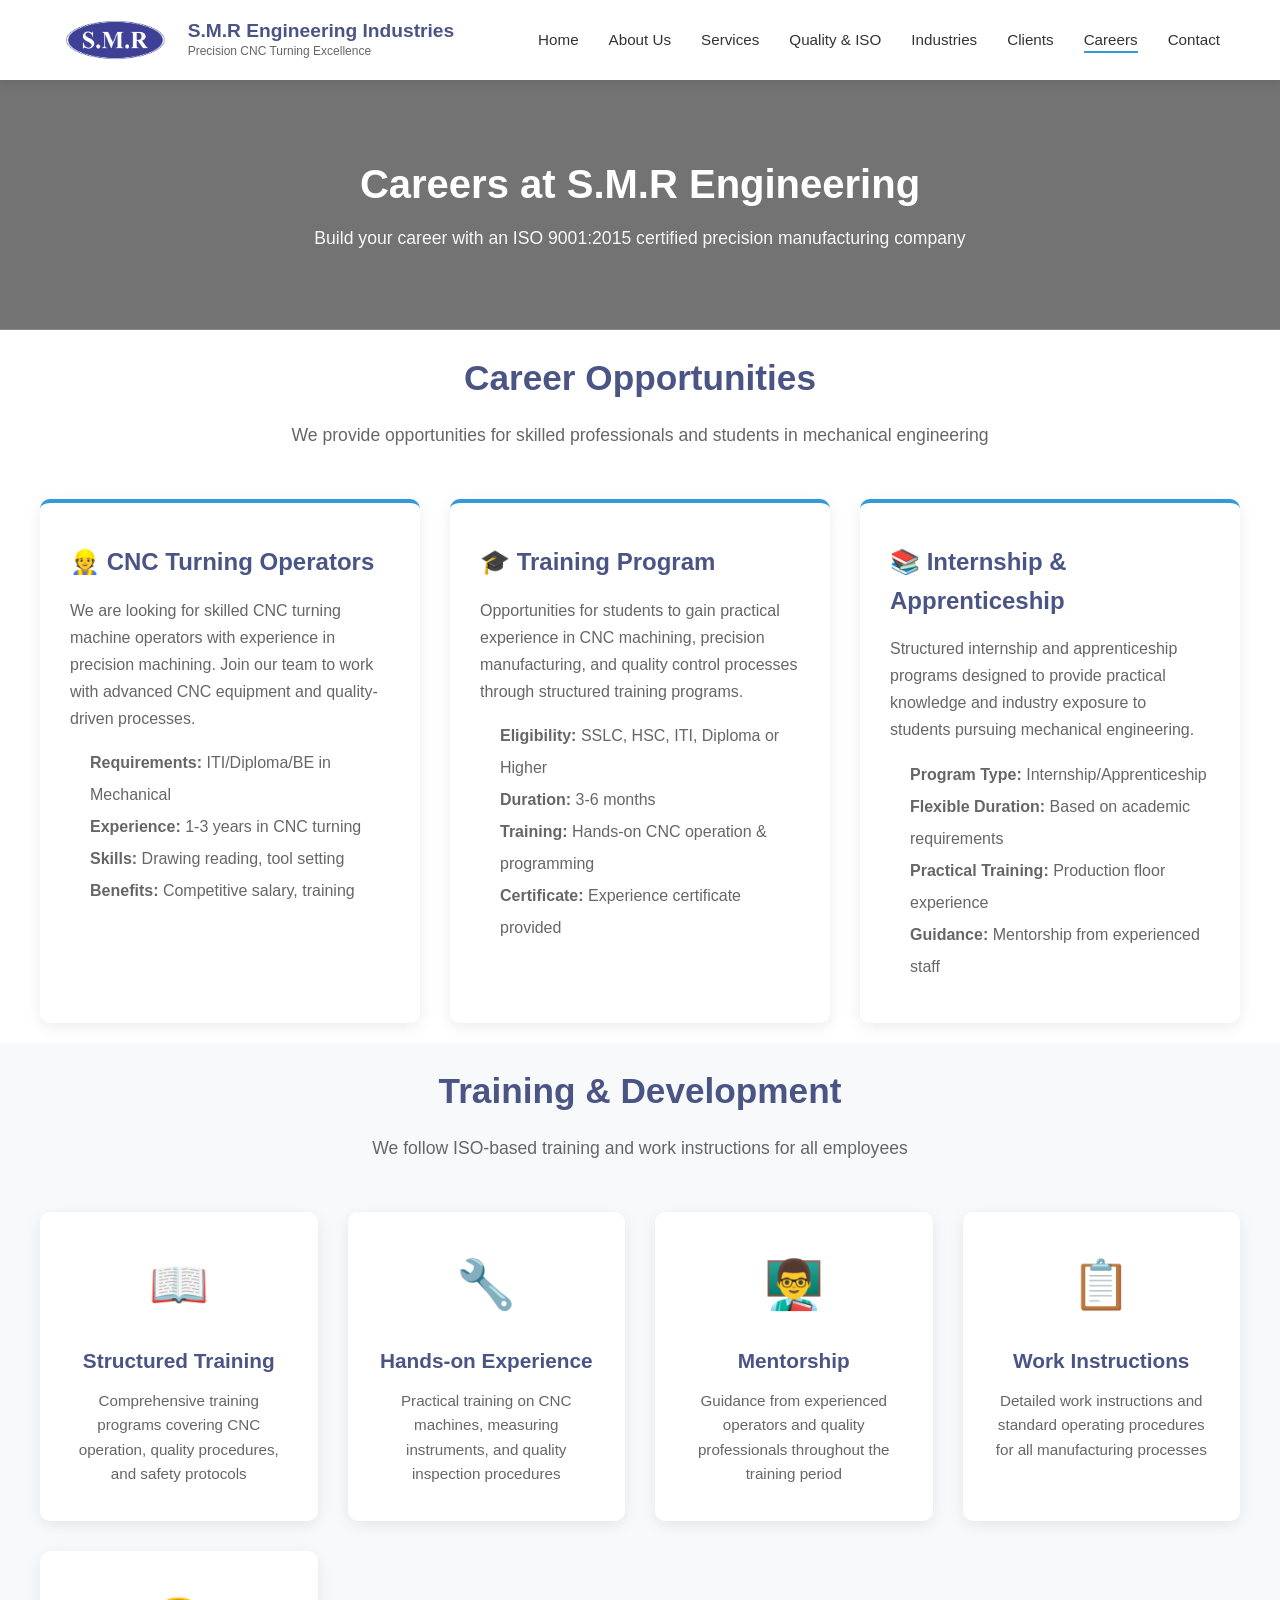
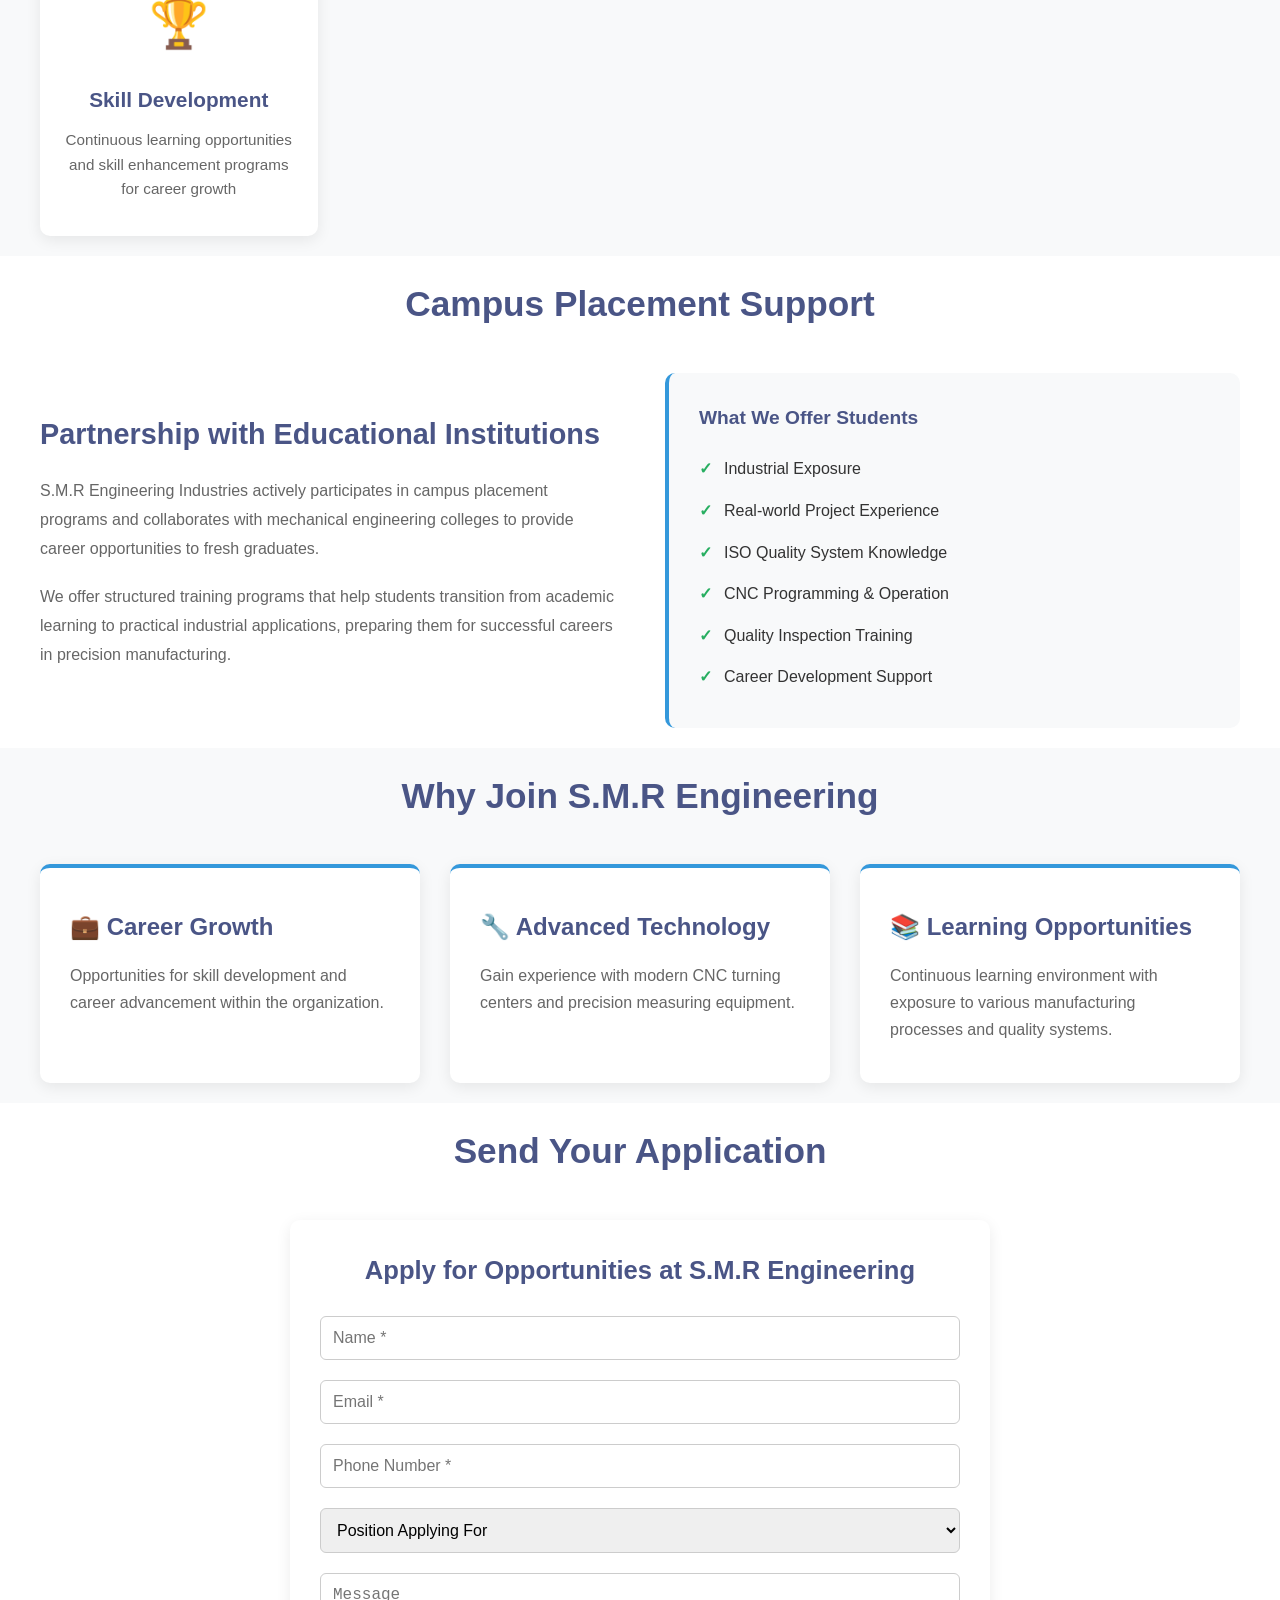
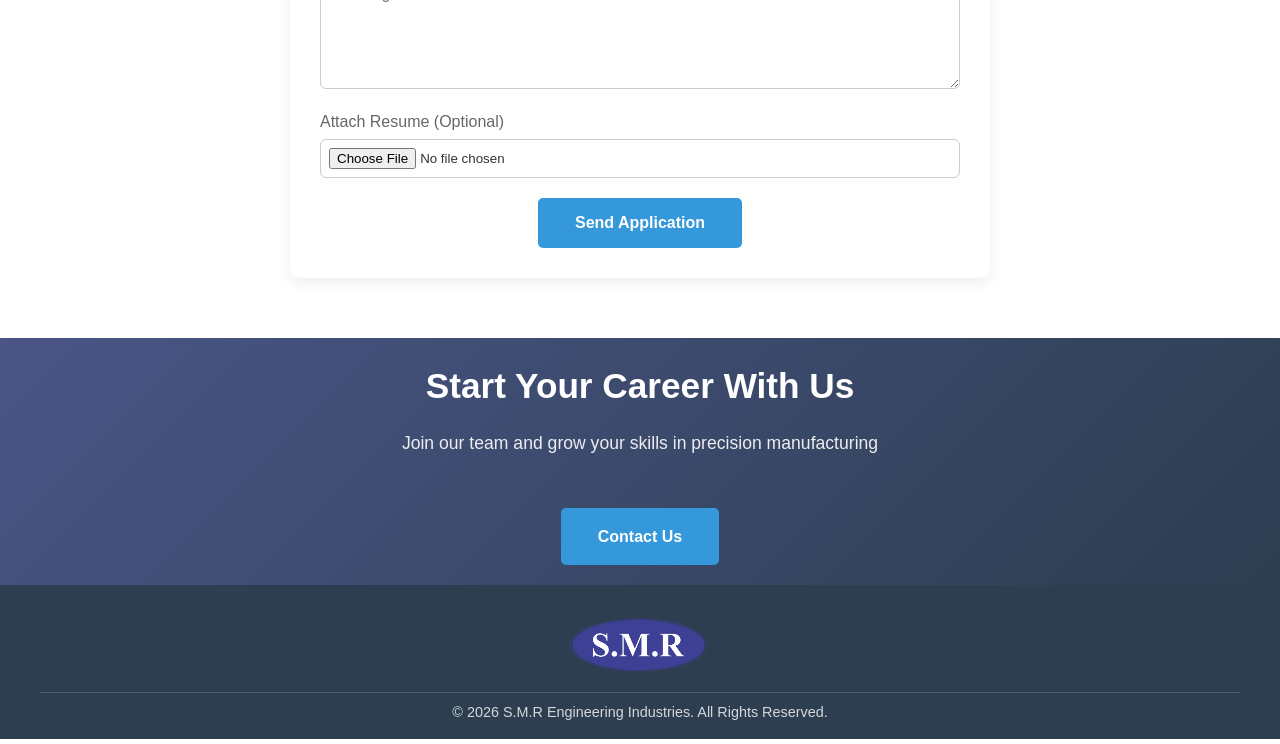
==== careers.html @ e0c3d424 "Initial commit - SMR Engineering Website" ====
<!DOCTYPE html>
<html lang="en">

<head>
    <meta charset="UTF-8">
    <meta name="viewport" content="width=device-width, initial-scale=1.0">
    <meta name="description" content="Careers and Internship Opportunities - S.M.R Engineering Industries">
    <title>Careers & Internship | S.M.R Engineering Industries</title>
    <link rel="stylesheet" href="css/style.css">
</head>

<body>
    <!-- ==================== HEADER ==================== -->
    <header class="header">
        <div class="header-container">
            <div class="logo-container">
                <img src="images/SMR logo MAin.png" alt="S.M.R Engineering Industries Logo" class="logo">
                <div>
                    <div class="company-name">S.M.R Engineering Industries</div>
                    <div class="company-tagline">Precision CNC Turning Excellence</div>
                </div>
            </div>

            <nav class="nav">
                <button class="nav-toggle" aria-label="Toggle navigation" aria-expanded="false">
                    <span></span>
                    <span></span>
                    <span></span>
                </button>
                <ul class="nav-list">
                    <li><a href="index.html" class="nav-link">Home</a></li>
                    <li><a href="about.html" class="nav-link">About Us</a></li>
                    <li><a href="services.html" class="nav-link">Services</a></li>
                    <li><a href="quality.html" class="nav-link">Quality & ISO</a></li>
                    <li><a href="industries.html" class="nav-link">Industries</a></li>
                    <li><a href="clients.html" class="nav-link">Clients</a></li>
                    <li><a href="careers.html" class="nav-link">Careers</a></li>
                    <li><a href="contact.html" class="nav-link">Contact</a></li>
                </ul>
            </nav>
        </div>
    </header>

    <!-- ==================== PAGE HEADER ==================== -->
    <section class="heroa">
        <div class="hero-container">
            <h1 class="hero-title">Careers at S.M.R Engineering</h1>
            <p class="hero-description">
                Build your career with an ISO 9001:2015 certified precision manufacturing company
            </p>
        </div>
    </section>

    <!-- ==================== OPPORTUNITIES ==================== -->
    <section class="section">
        <div class="container">
            <h2 class="section-title">Career Opportunities</h2>
            <p class="section-subtitle">
                We provide opportunities for skilled professionals and students in mechanical engineering
            </p>

            <div class="services-grid">
                <div class="service-card">
                    <h3>👷 CNC Turning Operators</h3>
                    <p>
                        We are looking for skilled CNC turning machine operators with experience in precision 
                        machining. Join our team to work with advanced CNC equipment and quality-driven processes.
                    </p>
                    <ul style="margin-top: 15px; padding-left: 20px; color: var(--text-light); line-height: 2;">
                        <li><strong>Requirements:</strong> ITI/Diploma/BE in Mechanical</li>
                        <li><strong>Experience:</strong> 1-3 years in CNC turning</li>
                        <li><strong>Skills:</strong> Drawing reading, tool setting</li>
                        <li><strong>Benefits:</strong> Competitive salary, training</li>
                    </ul>
                </div>

                <div class="service-card">
    <h3>🎓 Training Program</h3>
    <p>
        Opportunities for students to gain practical experience in CNC machining,
        precision manufacturing, and quality control processes through structured training programs.
    </p>
    <ul style="margin-top: 15px; padding-left: 20px; color: var(--text-light); line-height: 2;">
        <li><strong>Eligibility:</strong> SSLC, HSC, ITI, Diploma or Higher</li>
        <li><strong>Duration:</strong> 3-6 months</li>
        <li><strong>Training:</strong> Hands-on CNC operation & programming</li>
        <li><strong>Certificate:</strong> Experience certificate provided</li>
    </ul>
</div>

                <div class="service-card">
                    <h3>📚 Internship & Apprenticeship</h3>
                    <p>
                        Structured internship and apprenticeship programs designed to provide practical knowledge 
                        and industry exposure to students pursuing mechanical engineering.
                    </p>
                    <ul style="margin-top: 15px; padding-left: 20px; color: var(--text-light); line-height: 2;">
                        <li><strong>Program Type:</strong> Internship/Apprenticeship</li>
                        <li><strong>Flexible Duration:</strong> Based on academic requirements</li>
                        <li><strong>Practical Training:</strong> Production floor experience</li>
                        <li><strong>Guidance:</strong> Mentorship from experienced staff</li>
                    </ul>
                </div>
            </div>
        </div>
    </section>

    <!-- ==================== TRAINING & DEVELOPMENT ==================== -->
    <section class="section section-alt">
        <div class="container">
            <h2 class="section-title">Training & Development</h2>
            <p class="section-subtitle">
                We follow ISO-based training and work instructions for all employees
            </p>

            <div class="features-grid">
                <div class="feature-card">
                    <div class="feature-icon">📖</div>
                    <h3 class="feature-title">Structured Training</h3>
                    <p class="feature-description">
                        Comprehensive training programs covering CNC operation, quality procedures, 
                        and safety protocols
                    </p>
                </div>

                <div class="feature-card">
                    <div class="feature-icon">🔧</div>
                    <h3 class="feature-title">Hands-on Experience</h3>
                    <p class="feature-description">
                        Practical training on CNC machines, measuring instruments, and quality 
                        inspection procedures
                    </p>
                </div>

                <div class="feature-card">
                    <div class="feature-icon">👨‍🏫</div>
                    <h3 class="feature-title">Mentorship</h3>
                    <p class="feature-description">
                        Guidance from experienced operators and quality professionals throughout 
                        the training period
                    </p>
                </div>

                <div class="feature-card">
                    <div class="feature-icon">📋</div>
                    <h3 class="feature-title">Work Instructions</h3>
                    <p class="feature-description">
                        Detailed work instructions and standard operating procedures for all 
                        manufacturing processes
                    </p>
                </div>

                <div class="feature-card">
                    <div class="feature-icon">🏆</div>
                    <h3 class="feature-title">Skill Development</h3>
                    <p class="feature-description">
                        Continuous learning opportunities and skill enhancement programs for 
                        career growth
                    </p>
                </div>
            </div>
        </div>
    </section>

    <!-- ==================== CAMPUS PLACEMENT ==================== -->
    <section class="section">
        <div class="container">
            <h2 class="section-title">Campus Placement Support</h2>
            
            <div class="about-content">
                <div class="about-text">
                    <h3>Partnership with Educational Institutions</h3>
                    <p>
                        S.M.R Engineering Industries actively participates in campus placement programs and 
                        collaborates with mechanical engineering colleges to provide career opportunities to 
                        fresh graduates.
                    </p>
                    <p>
                        We offer structured training programs that help students transition from academic 
                        learning to practical industrial applications, preparing them for successful careers 
                        in precision manufacturing.
                    </p>
                </div>

                <div class="about-highlights">
                    <h4>What We Offer Students</h4>
                    <ul>
                        <li>Industrial Exposure</li>
                        <li>Real-world Project Experience</li>
                        <li>ISO Quality System Knowledge</li>
                        <li>CNC Programming & Operation</li>
                        <li>Quality Inspection Training</li>
                        <li>Career Development Support</li>
                    </ul>
                </div>
            </div>
        </div>
    </section>

    <!-- ==================== WHY JOIN US ==================== -->
    <section class="section section-alt">
        <div class="container">
            <h2 class="section-title">Why Join S.M.R Engineering</h2>
            
            <div class="services-grid">
                <div class="service-card">
                    <h3>💼 Career Growth</h3>
                    <p>
                        Opportunities for skill development and career advancement within the organization.
                    </p>
                </div>


                <div class="service-card">
                    <h3>🔧 Advanced Technology</h3>
                    <p>
                        Gain experience with modern CNC turning centers and precision measuring equipment.
                    </p>
                </div>

                <div class="service-card">
                    <h3>📚 Learning Opportunities</h3>
                    <p>
                        Continuous learning environment with exposure to various manufacturing processes and 
                        quality systems.
                    </p>
                </div>

            </div>
        </div>
    </section>

    <!-- ==================== HOW TO APPLY ==================== -->
<section class="section">
    <div class="container">
        <h2 class="section-title">Send Your Application</h2>
        
        <div style="max-width: 700px; margin: 40px auto;">
            <div class="management-card">
                <h4 style="text-align: center; margin-bottom: 25px; font-size: 1.6rem;">Apply for Opportunities at S.M.R Engineering</h4>

<form action="https://formsubmit.co/hariharanr.smr@gmail.com" method="POST" enctype="multipart/form-data" style="display:flex; flex-direction:column; gap:20px;">

<input type="hidden" name="_subject" value="New Application - S.M.R Engineering Industries">
<input type="hidden" name="_captcha" value="false">
<input type="hidden" name="_template" value="table">

<input type="text" name="Name" placeholder="Name *" required
style="padding:12px; border-radius:6px; border:1px solid #ccc; font-size:16px;">

<input type="email" name="Email" placeholder="Email *" required
style="padding:12px; border-radius:6px; border:1px solid #ccc; font-size:16px;">

<input type="tel" name="Phone" placeholder="Phone Number *" required
style="padding:12px; border-radius:6px; border:1px solid #ccc; font-size:16px;">

<select name="Position Applying For"
style="padding:12px; border-radius:6px; border:1px solid #ccc; font-size:16px;">
<option value="">Position Applying For</option>
<option value="CNC Operator">CNC Operator</option>
<option value="Internship">Internship</option>
<option value="Other">Other</option>
</select>

<textarea name="Message" placeholder="Message" rows="5"
style="padding:12px; border-radius:6px; border:1px solid #ccc; font-size:16px;"></textarea>

<div style="display:flex; flex-direction:column;">
<label style="margin-bottom:5px; color:var(--text-light);">Attach Resume (Optional)</label>
<input type="file" name="Resume"
style="padding:8px; border-radius:6px; border:1px solid #ccc;">
</div>

<button type="submit" class="btn btn-primary" style="align-self:center;">
Send Application
</button>

</form>                
            </div>
        </div>
    </div>
</section>

    <!-- ==================== CALL TO ACTION ==================== -->
    <section class="section" style="background: linear-gradient(135deg, var(--primary-color) 0%, var(--secondary-color) 100%); color: white; text-align: center;">
        <div class="container">
            <h2 class="section-title" style="color: white;">Start Your Career With Us</h2>
            <p class="section-subtitle" style="color: rgba(255,255,255,0.9);">
                Join our team and grow your skills in precision manufacturing
            </p>
            <div style="display: flex; gap: 20px; justify-content: center; margin-top: 30px; flex-wrap: wrap;">
                <a href="contact.html" class="btn btn-primary">Contact Us</a>
            </div>
        </div>
    </section>

    <!-- ==================== FOOTER ==================== -->
    <footer class="footer">
        <div class="footer-content">

            <div class="footer-logo">
                <img src="images/SMR logo MAin.png" alt="S.M.R Engineering Logo">
            </div>

            <div class="footer-bottom">
                &copy; <span id="currentYear">2026</span> S.M.R Engineering Industries. All Rights Reserved.
            </div>
        </div>
    </footer>

    <script src="js/script.js"></script>
</body>

</html>
---- css/style.css ----
/* S.M.R Engineering Industries - Main Stylesheet */

/* ==================== ROOT VARIABLES ==================== */
:root {
    --primary-color: #4A5586;
    --secondary-color: #2C3E50;
    --accent-color: #3498DB;
    --text-dark: #333333;
    --text-light: #666666;
    --bg-light: #F8F9FA;
    --white: #FFFFFF;
    --border-color: #E0E0E0;
    --success-color: #27AE60;
    --header-height: 80px;
}

/* ==================== GLOBAL RESET ==================== */
* {
    margin: 0;
    padding: 0;
    box-sizing: border-box;
}

html {
    scroll-behavior: smooth;
}

body {
    font-family: 'Segoe UI', Tahoma, Geneva, Verdana, sans-serif;
    color: var(--text-dark);
    line-height: 1.6;
    background-color: var(--white);
}

img {
    max-width: 100%;
    height: auto;
    display: block;
}

a {
    text-decoration: none;
    color: inherit;
    transition: all 0.3s ease;
}

ul {
    list-style: none;
}

/* ==================== HEADER & NAVIGATION ==================== */
.header {
    background-color: var(--white);
    box-shadow: 0 2px 10px rgba(0, 0, 0, 0.1);
    position: fixed;
    top: 0;
    left: 0;
    width: 100%;
    z-index: 1000;
    height: var(--header-height);
}

.header-container {
    max-width: 1200px;
    margin: 0 auto;
    padding: 0 20px;
    display: flex;
    justify-content: space-between;
    align-items: center;
    height: 100%;
}

.logo-container {
    display: flex;
    align-items: center;
    gap: 15px;
}

.logo {
    height: 50px;
    width: auto;
}

.company-name {
    font-size: 1.2rem;
    font-weight: 700;
    color: var(--primary-color);
    line-height: 1.2;
}

.company-tagline {
    font-size: 0.75rem;
    color: var(--text-light);
    font-weight: 400;
}

/* Navigation */
.nav {
    display: flex;
    align-items: center;
}

.nav-list {
    display: flex;
    gap: 30px;
    align-items: center;
}

.nav-link {
    color: var(--text-dark);
    font-weight: 500;
    font-size: 0.95rem;
    padding: 5px 0;
    position: relative;
}

.nav-link::after {
    content: '';
    position: absolute;
    bottom: 0;
    left: 0;
    width: 0;
    height: 2px;
    background-color: var(--accent-color);
    transition: width 0.3s ease;
}

.nav-link:hover::after,
.nav-link.active::after {
    width: 100%;
}

.nav-link:hover {
    color: var(--accent-color);
}

/* Mobile Menu Toggle */
.nav-toggle {
    display: none;
    flex-direction: column;
    gap: 5px;
    background: none;
    border: none;
    cursor: pointer;
    padding: 5px;
}

.nav-toggle span {
    width: 25px;
    height: 3px;
    background-color: var(--primary-color);
    transition: all 0.3s ease;
}

/* ==================== HERO SECTION ==================== */
.hero {
    background: linear-gradient(rgba(0,0,0,0.55), rgba(0,0,0,0.55)), url("../images/cnc bg image.png");
    background-size: cover;
    background-position: center;
    background-repeat: no-repeat;
    color: var(--white);
    padding: 150px 20px 100px;
    margin-top: var(--header-height);
    text-align: center;
}

.heroa {
    background: linear-gradient(rgba(0,0,0,0.55), rgba(0,0,0,0.55)), url("../images/cnc bg image.png");
    background-size: cover;
    background-position: center;
    background-repeat: no-repeat;
    color: var(--white);
    padding: 80px 20px 40px;
    margin-top: var(--header-height);
    text-align: center;
}

.hero-container {
    max-width: 900px;
    margin: 0 auto;
}

.hero-title {
    font-size: 2.5rem;
    font-weight: 700;
    margin-bottom: 15px;
    line-height: 1.2;
}

.iso-badge {
    display: inline-block;
    background-color: var(--success-color);
    color: var(--white);
    padding: 8px 20px;
    border-radius: 25px;
    font-size: 0.9rem;
    font-weight: 600;
    margin-bottom: 25px;
}

.hero-description {
    font-size: 1.1rem;
    line-height: 1.8;
    margin-bottom: 35px;
    opacity: 0.95;
}

.hero-buttons {
    display: flex;
    gap: 20px;
    justify-content: center;
    flex-wrap: wrap;
}

.btn {
    padding: 14px 35px;
    border-radius: 5px;
    font-weight: 600;
    font-size: 1rem;
    cursor: pointer;
    transition: all 0.3s ease;
    border: 2px solid transparent;
    display: inline-flex;
    align-items: center;
    gap: 8px;
}

.btn-primary {
    background-color: var(--accent-color);
    color: var(--white);
    border-color: var(--accent-color);
}

.btn-primary:hover {
    background-color: transparent;
    border-color: var(--white);
    color: var(--white);
}

.btn-secondary {
    background-color: transparent;
    color: var(--white);
    border-color: var(--white);
}

.btn-secondary:hover {
    background-color: var(--white);
    color: var(--primary-color);
}

/* ==================== SECTIONS ==================== */
.section {
    padding: 20px 20px;
}

.section-alt {
    background-color: var(--bg-light);
}

.container {
    max-width: 1200px;
    margin: 0 auto;
}

.section-title {
    font-size: 2.2rem;
    color: var(--primary-color);
    margin-bottom: 15px;
    text-align: center;
    font-weight: 700;
}

.section-subtitle {
    font-size: 1.1rem;
    color: var(--text-light);
    text-align: center;
    margin-bottom: 50px;
    max-width: 700px;
    margin-left: auto;
    margin-right: auto;
}

/* ==================== FEATURES / WHY CHOOSE US ==================== */
.features-grid {
    display: grid;
    grid-template-columns: repeat(auto-fit, minmax(250px, 1fr));
    gap: 30px;
    margin-top: 40px;
}

.process-grid {
    grid-template-columns: repeat(3, 1fr);
}

.feature-card {
    background-color: var(--white);
    padding: 35px 25px;
    border-radius: 10px;
    text-align: center;
    box-shadow: 0 4px 15px rgba(0, 0, 0, 0.08);
    transition: all 0.3s ease;
}

.feature-card:hover {
    transform: translateY(-5px);
    box-shadow: 0 8px 25px rgba(0, 0, 0, 0.12);
}

.feature-icon {
    font-size: 3rem;
    color: var(--accent-color);
    margin-bottom: 20px;
}

.feature-title {
    font-size: 1.3rem;
    color: var(--primary-color);
    margin-bottom: 12px;
    font-weight: 600;
}

.feature-description {
    color: var(--text-light);
    font-size: 0.95rem;
    line-height: 1.6;
}

/* ==================== ABOUT SECTION ==================== */
.about-content {
    display: grid;
    grid-template-columns: 1fr 1fr;
    gap: 50px;
    align-items: center;
    margin-top: 40px;
}

.about-text h3 {
    font-size: 1.8rem;
    color: var(--primary-color);
    margin-bottom: 20px;
}

.about-text p {
    color: var(--text-light);
    margin-bottom: 20px;
    line-height: 1.8;
}

.about-highlights {
    background-color: var(--bg-light);
    padding: 30px;
    border-radius: 10px;
    border-left: 4px solid var(--accent-color);
}

.about-highlights h4 {
    color: var(--primary-color);
    margin-bottom: 15px;
    font-size: 1.2rem;
}

.about-highlights ul {
    list-style: none;
}

.about-highlights li {
    padding: 8px 0;
    color: var(--text-dark);
    position: relative;
    padding-left: 25px;
}

.about-highlights li::before {
    content: '✓';
    position: absolute;
    left: 0;
    color: var(--success-color);
    font-weight: bold;
}

/* Management Card */
.management-card {
    background-color: var(--white);
    padding: 30px;
    border-radius: 10px;
    box-shadow: 0 4px 15px rgba(0, 0, 0, 0.08);
}

.management-card h4 {
    color: var(--primary-color);
    font-size: 1.4rem;
    margin-bottom: 10px;
}

.management-card p {
    color: var(--text-light);
    margin-bottom: 8px;
}

.management-card strong {
    color: var(--text-dark);
}

/* ==================== SERVICES GRID ==================== */
.services-grid {
    display: grid;
    grid-template-columns: repeat(auto-fit, minmax(300px, 1fr));
    gap: 30px;
    margin-top: 40px;
}

.service-card {
    background-color: var(--white);
    padding: 40px 30px;
    border-radius: 10px;
    box-shadow: 0 4px 15px rgba(0, 0, 0, 0.08);
    transition: all 0.3s ease;
    border-top: 4px solid var(--accent-color);
}

.service-card:hover {
    transform: translateY(-5px);
    box-shadow: 0 8px 25px rgba(0, 0, 0, 0.12);
}

.service-card h3 {
    color: var(--primary-color);
    font-size: 1.5rem;
    margin-bottom: 15px;
}

.service-card p {
    color: var(--text-light);
    line-height: 1.7;
}

/* ==================== QUALITY SECTION ==================== */
.quality-grid {
    display: grid;
    grid-template-columns: 1fr 1fr;
    gap: 40px;
    margin-top: 40px;
}

.quality-box {
    background-color: var(--white);
    padding: 35px;
    border-radius: 10px;
    box-shadow: 0 4px 15px rgba(0, 0, 0, 0.08);
}

.quality-box h3 {
    color: var(--primary-color);
    font-size: 1.6rem;
    margin-bottom: 20px;
    display: flex;
    align-items: center;
    gap: 10px;
}

.quality-box ul {
    list-style: none;
}

.quality-box li {
    padding: 10px 0;
    color: var(--text-dark);
    position: relative;
    padding-left: 30px;
    line-height: 1.6;
}

.quality-box li::before {
    content: '✓';
    position: absolute;
    left: 0;
    color: var(--success-color);
    font-weight: bold;
    font-size: 1.2rem;
}

/* ==================== INDUSTRIES ==================== */
.industries-grid {
    display: grid;
    grid-template-columns: repeat(auto-fit, minmax(250px, 1fr));
    gap: 25px;
    margin-top: 40px;
}

.industry-item {
    background-color: var(--white);
    padding: 30px 20px;
    border-radius: 10px;
    text-align: center;
    box-shadow: 0 4px 15px rgba(0, 0, 0, 0.08);
    transition: all 0.3s ease;
    border-left: 4px solid var(--accent-color);
}

.industry-item:hover {
    transform: translateY(-3px);
    box-shadow: 0 8px 20px rgba(0, 0, 0, 0.12);
}

.industry-item h3 {
    color: var(--primary-color);
    font-size: 1.2rem;
    font-weight: 600;
}

/* ==================== CONTACT SECTION ==================== */
.contact-grid {
    display: grid;
    grid-template-columns: 1fr 1fr;
    gap: 50px;
    margin-top: 40px;
}

.contact-info-box {
    background-color: var(--white);
    padding: 40px;
    border-radius: 10px;
    box-shadow: 0 4px 15px rgba(0, 0, 0, 0.08);
}

.contact-item {
    margin-bottom: 30px;
}

.contact-item h3 {
    color: var(--primary-color);
    font-size: 1.3rem;
    margin-bottom: 10px;
    display: flex;
    align-items: center;
    gap: 10px;
}

.contact-item p {
    color: var(--text-dark);
    line-height: 1.8;
    padding-left: 30px;
}

.contact-item a {
    color: var(--accent-color);
}

.contact-item a:hover {
    text-decoration: underline;
}

.map-container {
    background-color: var(--bg-light);
    border-radius: 10px;
    overflow: hidden;
    height: 100%;
    min-height: 400px;
    display: flex;
    align-items: center;
    justify-content: center;
}

.map-container iframe {
    width: 100%;
    height: 100%;
    border: none;
}

/* ==================== FOOTER ==================== */
.footer {
    background-color: var(--secondary-color);
    color: var(--white);
    padding: 25px 20px 15px;
    text-align: center;
}

.footer-content {
    max-width: 1200px;
    margin: 0 auto;
}

.footer-logo {
    margin-bottom: 10px;
    display: flex;
    justify-content: center;
}

.footer-logo img {
    height: 70px;
}

.footer-text {
    font-size: 0.95rem;
    margin-bottom: 15px;
    opacity: 0.9;
}

.footer-links {
    display: flex;
    justify-content: center;
    gap: 30px;
    margin: 20px 0;
    flex-wrap: wrap;
}

.footer-links a {
    color: var(--white);
    opacity: 0.8;
    transition: opacity 0.3s ease;
}

.footer-links a:hover {
    opacity: 1;
    text-decoration: underline;
}

.footer-bottom {
    margin-top: 12px;
    padding-top: 8px;
    border-top: 1px solid rgba(255, 255, 255, 0.2);
    font-size: 0.9rem;
    opacity: 0.8;
}

/* ==================== RESPONSIVE DESIGN ==================== */

/* Tablet */
@media (max-width: 968px) {
    .hero-title {
        font-size: 2rem;
    }

    .about-content,
    .quality-grid,
    .contact-grid {
        grid-template-columns: 1fr;
    }

    .features-grid {
        grid-template-columns: repeat(auto-fit, minmax(250px, 1fr));
    }
}

/* Mobile */
@media (max-width: 768px) {
    .nav-toggle {
        display: flex;
    }

    .nav-list {
        position: fixed;
        top: var(--header-height);
        left: 0;
        width: 100%;
        background-color: var(--white);
        flex-direction: column;
        gap: 0;
        padding: 20px;
        box-shadow: 0 5px 15px rgba(0, 0, 0, 0.1);
        transform: translateX(-100%);
        transition: transform 0.3s ease;
    }

    .nav.active .nav-list {
        transform: translateX(0);
    }

    .nav-link {
        padding: 15px 0;
        width: 100%;
        border-bottom: 1px solid var(--border-color);
    }

    .company-name {
        font-size: 1rem;
    }

    .company-tagline {
        font-size: 0.7rem;
    }

    .hero {
        padding: 120px 20px 80px;
    }

    .hero-title {
        font-size: 1.7rem;
    }

    .hero-description {
        font-size: 1rem;
    }

    .section-title {
        font-size: 1.8rem;
    }

    .services-grid,
    .industries-grid {
        grid-template-columns: 1fr;
    }

    .footer-links {
        flex-direction: column;
        gap: 15px;
    }
}

@media (max-width: 480px) {
    .hero-buttons {
        flex-direction: column;
        width: 100%;
    }

    .btn {
        width: 100%;
        justify-content: center;
    }

    .logo {
        height: 40px;
    }
}

/* ==================== DESKTOP WIDTH FIX ==================== */
@media (min-width: 1400px) {

    .header-container,
    .container,
    .footer-content {
        max-width: 1500px;
    }

    .hero-container {
        max-width: 1200px;
    }

}
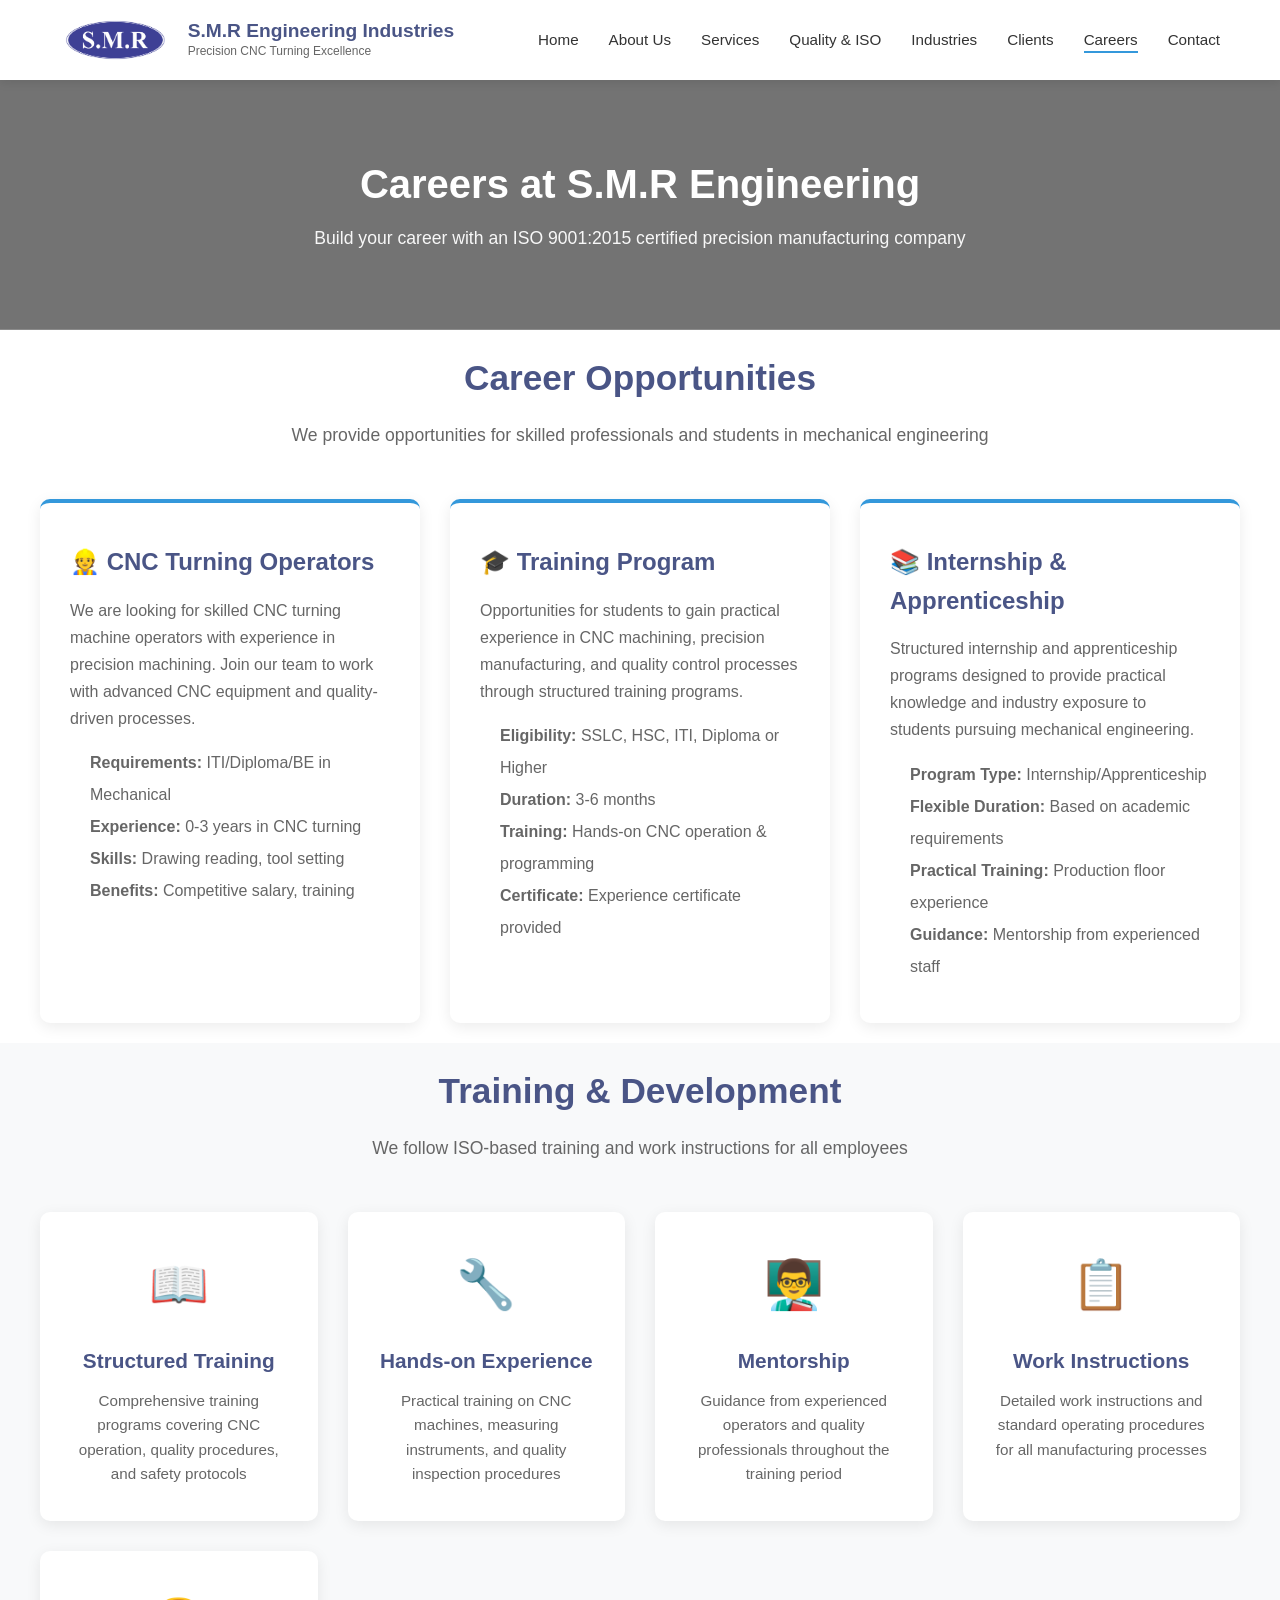
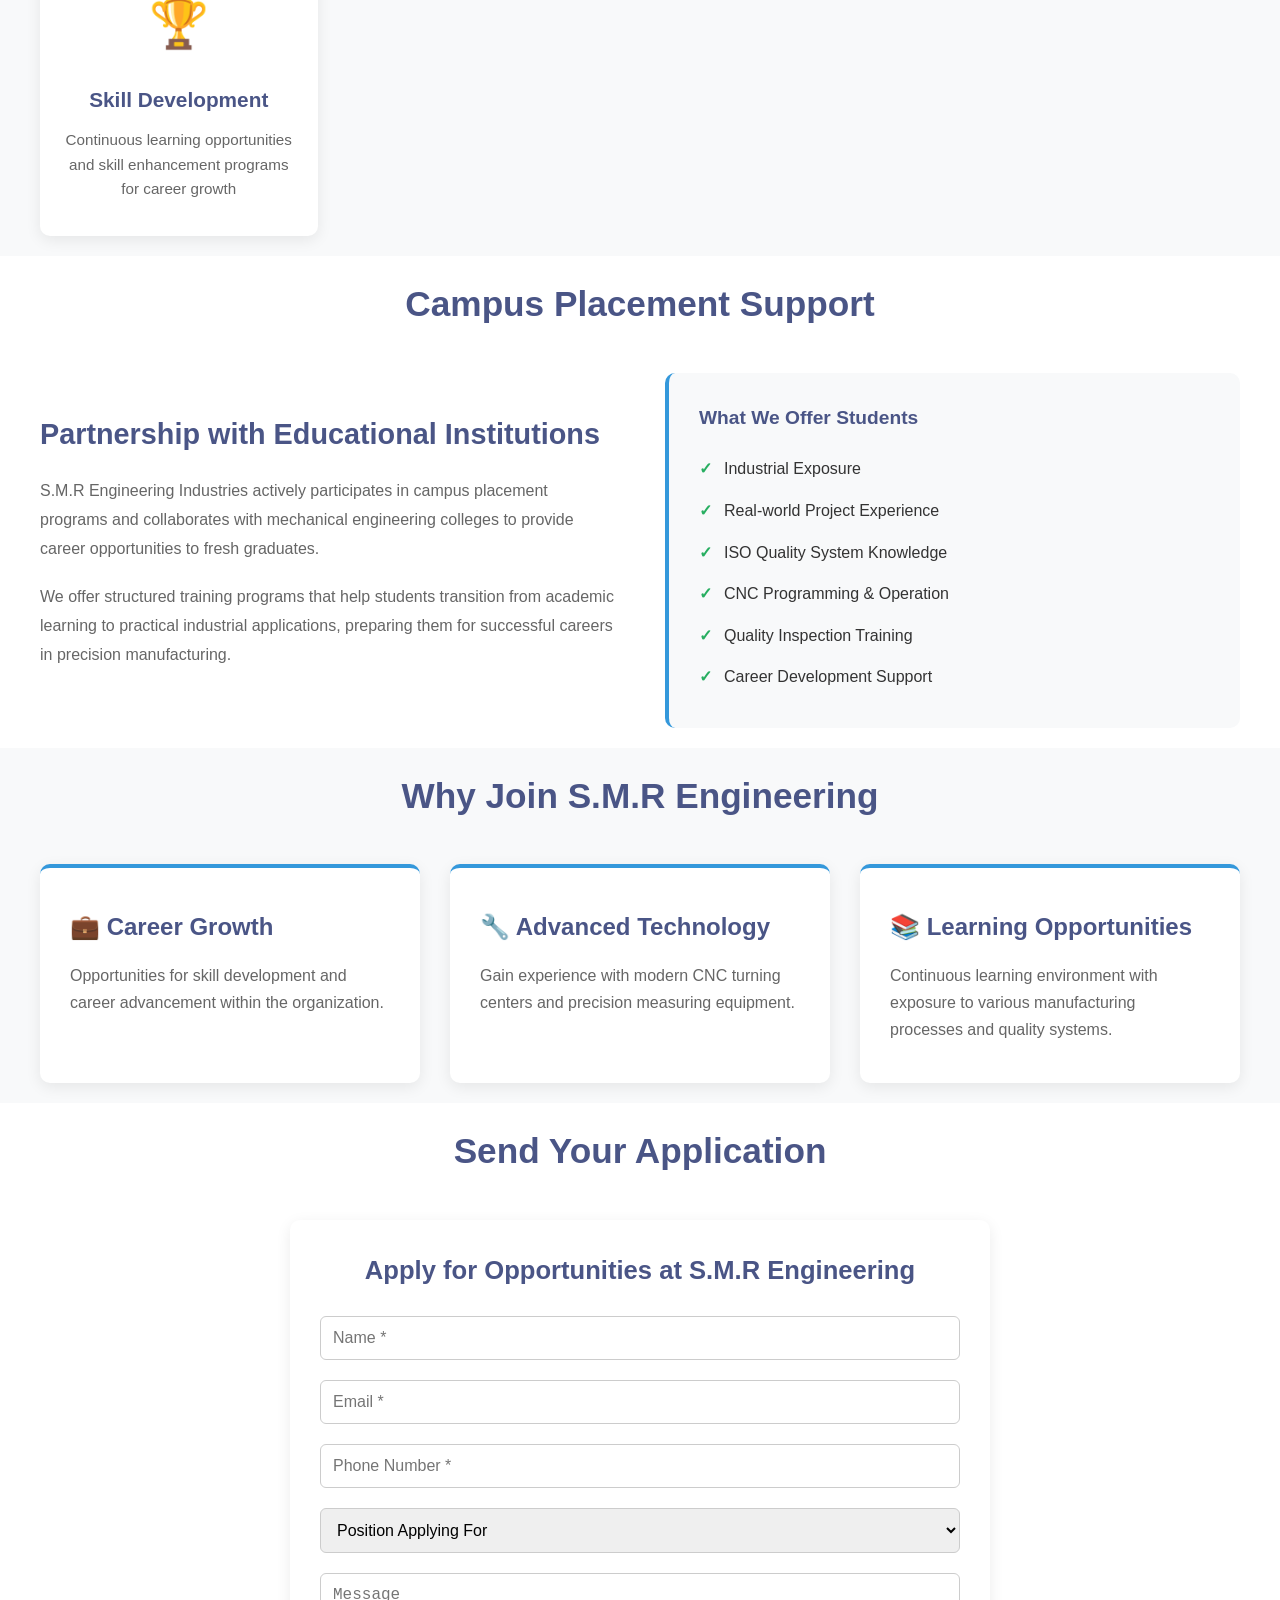
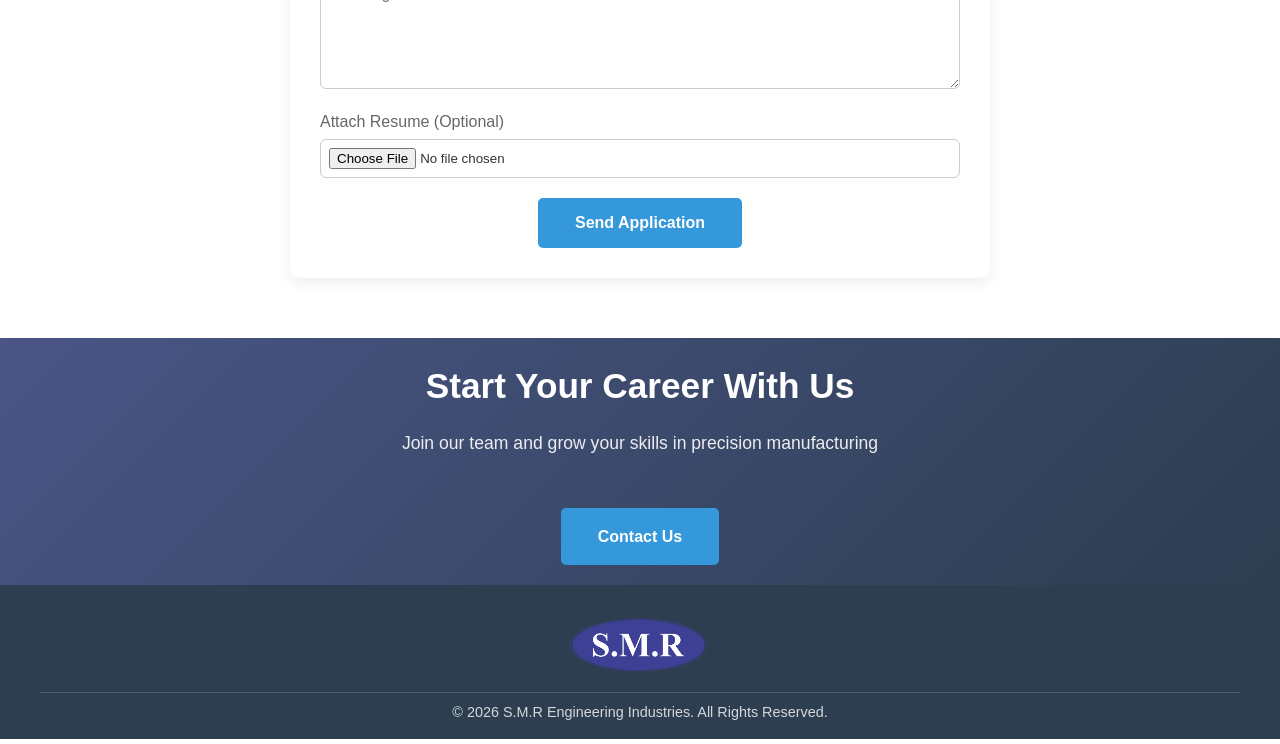
==== commit 60c5231b: "Update careers.html" ====
--- a/careers.html
+++ b/careers.html
@@ -68,7 +68,7 @@
                     </p>
                     <ul style="margin-top: 15px; padding-left: 20px; color: var(--text-light); line-height: 2;">
                         <li><strong>Requirements:</strong> ITI/Diploma/BE in Mechanical</li>
-                        <li><strong>Experience:</strong> 1-3 years in CNC turning</li>
+                        <li><strong>Experience:</strong> 0-3 years in CNC turning</li>
                         <li><strong>Skills:</strong> Drawing reading, tool setting</li>
                         <li><strong>Benefits:</strong> Competitive salary, training</li>
                     </ul>
